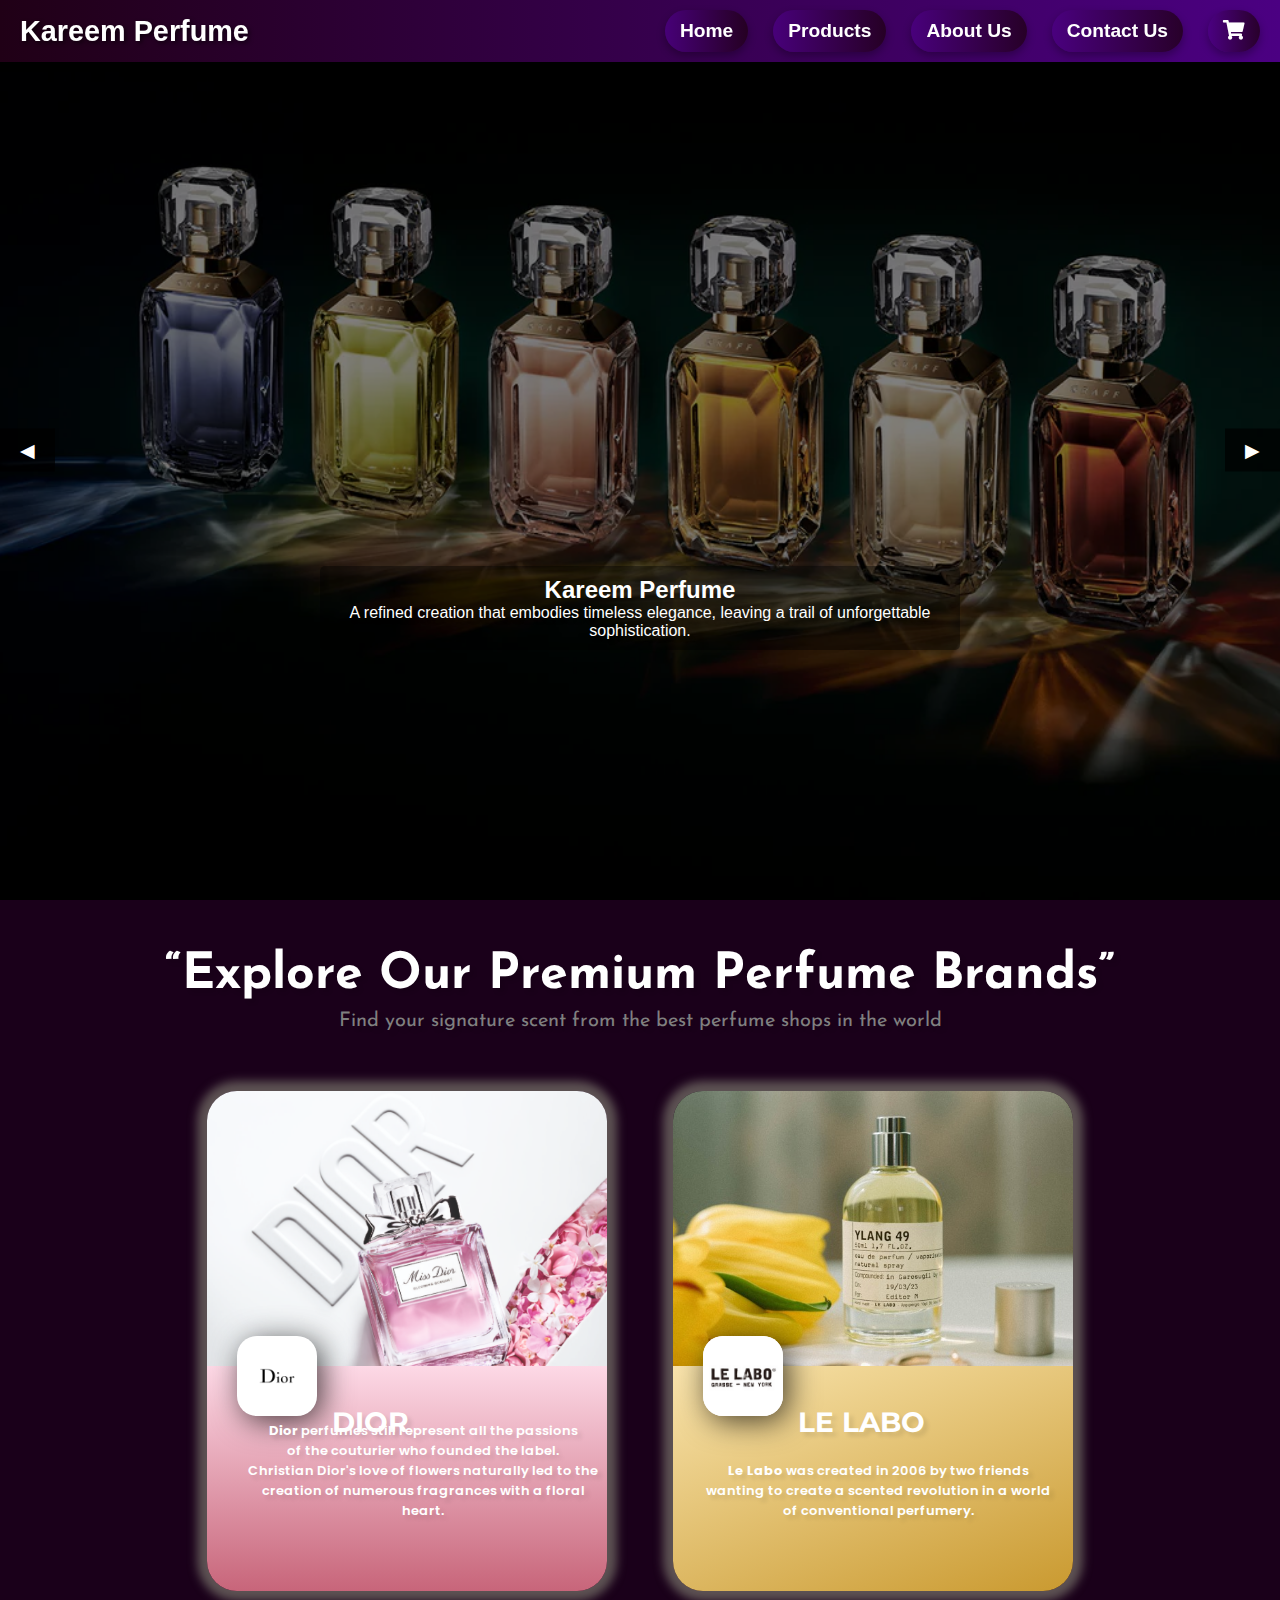
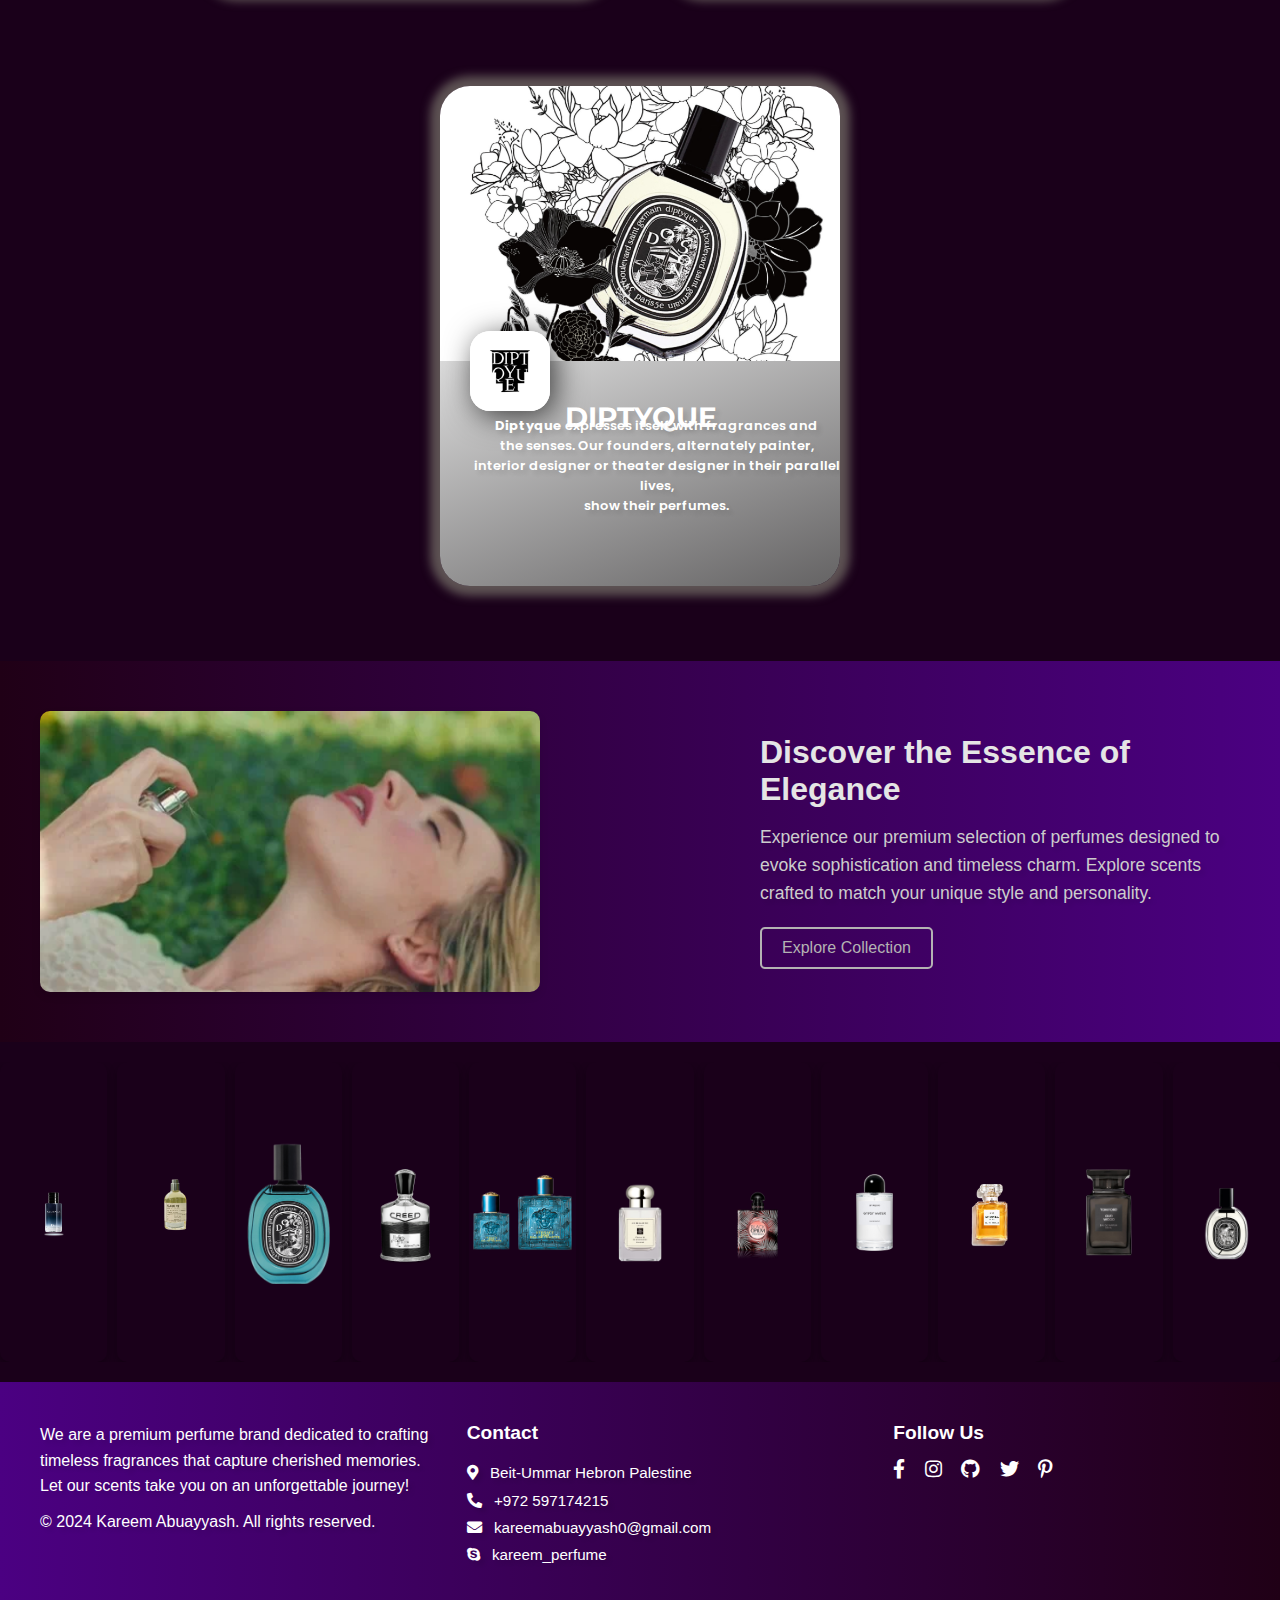
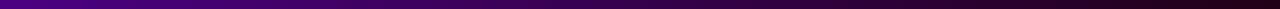
==== index.html @ 78b061a1 "Add files via upload" ====
<!DOCTYPE html>
<html lang="en">

<head>
  <meta charset="UTF-8">
  <meta name="description" content="Explore Kareem Perfume - where elegance meets timeless fragrance.">
  <meta name="keywords" content="Perfume, Fragrance, Luxury, Kareem, Products">
  <meta name="viewport" content="width=device-width, initial-scale=1.0">
  <meta http-equiv="X-UA-Compatible" content="ie=edge">
  <link rel="stylesheet" href="assets/css/brandimage.css">
  <link rel="stylesheet" href="assets/css/home.css">
  <link rel="stylesheet" href="assets/css/slideimage.css">
  <link rel="stylesheet" href="assets/css/footer.css">
  <link rel="stylesheet" href="https://cdnjs.cloudflare.com/ajax/libs/font-awesome/5.15.4/css/all.min.css">

  <title>Perfume Passion</title>

</head>

<body>
  <header>
    <h1>Kareem Perfume</h1>
    <nav id="main-nav">
      <ul>
        <li><a href="#">Home</a></li>
        <li><a href="products.html">Products</a></li>
        <li><a href="about.html">About Us</a></li>
        <li><a href="contact.html">Contact Us</a></li>
        <li><a href="cart.html"><i class="fa fa-shopping-cart"></i></a></li>
      </ul>
    </nav>

    <div id="hamburger-menu" class="hamburger">&#9776;</div>
  </header>

  <div class="carousel">
    <img src="assets/images/clo.jpg" alt="Perfume 1">
    <div class="carousel-caption">
      <h2>Kareem Perfume</h2>
      <p>A refined creation that embodies timeless elegance, leaving a trail of unforgettable sophistication.</p>

    </div>

    <div class="carousel-controls">
      <button id="prev">&#9664;</button>
      <button id="next">&#9654;</button>
    </div>
  </div>
  <section id="gallery" class="gallery">
    <div id="main">
      <div id="brand">
        <h1
          style="text-align: center;  font-size: 50px; color: rgb(255, 255, 255); margin-top: 10px; font-family: 'Josefin Sans', sans-serif; ">
          &ldquo;Explore Our Premium Perfume Brands&rdquo;</h1>
        <p
          style="text-align: center;  font-size: 20px; color: gray; margin-top: 10px; font-family: 'Josefin Sans', sans-serif;">
          Find your signature scent from the best perfume shops in the world</p>

        <div class="first brand">
          <img class="brand-img" src="assets/images/dior.png" alt="dior">
          <div class="brand-description-bk"></div>
          <div class="brand-logo">
            <img src="assets/images/diorlogo.png" alt="dior logo">
          </div>

          <div class="brand-name">
            <p>DIOR</p>
          </div>

          <div class="brand-description">
            <p><b>Dior</b> perfumes still represent all the passions <br> of the couturier who founded the
              label. <br> Christian Dior's love of flowers naturally led to the creation of numerous
              fragrances with a floral heart.</p>
          </div>

          <div class="brand-botton">
            <a href="products.html">View More</a>
          </div>
        </div>


        <div class="second brand">
          <img class="brand-img" src="assets/images/le-labo.jpg" alt="lelabo">
          <div class="brand-description-bk"></div>
          <div class="brand-logo">
            <img src="assets/images/le-labologo.jpg" alt="lelabo logo">
          </div>

          <div class="brand-name">
            <p>LE LABO</p>
          </div>

          <div class="brand-description">
            <p><b>Le Labo</b> was created in 2006 by two friends <br> wanting to create a scented revolution
              in a world <br> of conventional perfumery.<br></p>
          </div>

          <div class="brand-botton">
            <a href="products.html">View More</a>
          </div>
        </div>


        <div class="third brand">
          <img class="brand-img" src="assets/images/dip.png" alt="diptyque">
          <div class="brand-description-bk"></div>
          <div class="brand-logo">
            <img src="assets/images/diptyque-logo.jpg" alt="diptyque logo">
          </div>

          <div class="brand-name">
            <p>DIPTYQUE</p>
          </div>

          <div class="brand-description">
            <p><b>Diptyque</b> expresses itself with fragrances and <br> the senses. Our founders,
              alternately painter, interior designer or theater designer in their parallel lives, <br>
              show their perfumes.</p>
          </div>

          <div class="brand-botton">
            <a href="products.html">View More</a>
          </div>
        </div>
      </div>
    </div>

  </section>
  <section id="section-gif">
    <div class="gif-container">
      <div class="gif-image">
        <img src="assets/gif/2.gif" alt="Winter Collection GIF">
      </div>
      <div class="gif-text">
        <h2>Discover the Essence of Elegance</h2>
        <p>Experience our premium selection of perfumes designed to evoke sophistication and timeless charm. Explore
          scents crafted to match your unique style and personality.</p>
        <a href="products.html" class="shop-button">Explore Collection</a>
      </div>

    </div>
  </section>
  <section class="gallery-section">
    <ul class="gallery-list">
      <li class="gallery-item">
        <a><img src="assets/images/11.jpg" alt="Landscapes"></a>
      </li>
      <li class="gallery-item">
        <a><img src="assets/images/25.png" alt="Nature"></a>
      </li>
      <li class="gallery-item">
        <a><img src="assets/images/26.png" alt="Sunset"></a>
      </li>
      <li class="gallery-item">
        <a><img src="assets/images/17.jpg" alt="Mountains"></a>
      </li>
      <li class="gallery-item">
        <a><img src="assets/images/13.jpg" alt="Lake"></a>
      </li>
      <li class="gallery-item">
        <a><img src="assets/images/12.jpg" alt="Road"></a>
      </li>
      <li class="gallery-item">
        <a><img src="assets/images/14.jpg" alt="Road"></a>
      </li>
      <li class="gallery-item">
        <a><img src="assets/images/24.jpg" alt="Road"></a>
      </li>
      <li class="gallery-item">
        <a><img src="assets/images/10.jpg" alt="Road"></a>
      </li>
      <li class="gallery-item">
        <a><img src="assets/images/16.jpg" alt="Road"></a>
      </li>
      <li class="gallery-item">
        <a><img src="assets/images/27.png" alt="Road"></a>
      </li>

    </ul>
  </section>

  <footer class="footer">
    <div class="footer-container">
      <div class="footer-left">
        <p>
          We are a premium perfume brand dedicated to crafting timeless fragrances
          that capture cherished memories. Let our scents take you on
          an unforgettable journey!
        </p>
        <p>&copy; 2024 Kareem Abuayyash. All rights reserved.</p>


      </div>
      <div class="footer-center">
        <h3>Contact</h3>
        <p>
          <i class="fas fa-map-marker-alt"></i> Beit-Ummar Hebron Palestine<br />
          <i class="fas fa-phone-alt"></i> +972 597174215<br />
          <i class="fas fa-envelope"></i>
          <a href="mailto:kareemabuayyash0@gmail.com" class="footer-email">
            kareemabuayyash0@gmail.com
          </a><br />
          <i class="fab fa-skype"></i> kareem_perfume
        </p>
      </div>

      <div class="footer-right">
        <h3>Follow Us</h3>
        <div class="social-icons">
          <a href="https://www.facebook.com/kareem.abuayyash.50" aria-label="Facebook" target="_blank"
            rel="noopener noreferrer">
            <i class="fab fa-facebook-f"></i>
          </a>
          <a href="https://www.instagram.com/kareem_abuayyash/" aria-label="Instagram" target="_blank"
            rel="noopener noreferrer">
            <i class="fab fa-instagram"></i>
          </a>
          <a href="https://github.com/KareemAbuayyash" aria-label="Github" target="_blank" rel="noopener noreferrer">
            <i class="fab fa-github"></i>
          </a>
          <a href="#" aria-label="Twitter" target="_blank" rel="noopener noreferrer">
            <i class="fab fa-twitter"></i>
          </a>

          <a href="#" aria-label="Pinterest" target="_blank" rel="noopener noreferrer">
            <i class="fab fa-pinterest-p"></i>
          </a>
        </div>
      </div>
    </div>
  </footer>

  <script src="assets/js/main.js"></script>
</body>

</html>
---- assets/css/brandimage.css ----
@import url("https://fonts.googleapis.com/css2?family=Poppins:ital@0;1&display=swap");

@import url(https://fonts.googleapis.com/css?family=Montserrat:400,700);

@import url(https://fonts.googleapis.com/css?family=Josefin+Sans:400,300,300italic,400italic,600,700,600italic,700italic);

.brand {
  display: inline-block;
  position: relative;
  width: auto;
  max-width: 400px;
  height: 500px;
  border-radius: 30px;
  overflow: hidden;
  box-shadow: 0px 0px 10px 10px rgba(97, 87, 87, 0.945);
  margin: 31px;
  margin-top: 60px;
}
.brand-img {
  height: 70%;
}
.brand:hover {
  box-shadow: 0px 0px 15px 15px rgba(255, 255, 255, 0.8);
}

.brand-description-bk {
  background-image: linear-gradient(0deg , #B0324A, #FDD9E6);
  position: absolute;
  top: 55%;
  left: -5px;
  height: 65%;
  width: 128%;
}
.second .brand-description-bk {
  background-image: linear-gradient(-20deg , #B87E01, #F9E4AD)
}
.third .brand-description-bk {
  background-image: linear-gradient(-20deg , #383637, #DBDBDB)
}

.brand-logo {
  height: 80px;
  width: 80px;
  border-radius: 20px;
  background-color: #fff;
  position: absolute;
  bottom: 35%;
  left: 30px;
  overflow: hidden;
  box-shadow: 5px 5px 30px rgba(0, 0, 0, 0.7);
}
.brand-logo img {
  height: 100%;
  
}

.brand-name {
  position: absolute;
  color: #fff;
  font-size: 28px;
  left: 125px;
  bottom: 30.5%;
  font-family: 'Montserrat';
  font-weight: 700;
  text-shadow: 5px 5px 5px rgba(0, 0, 0, 0.1);
}
.brand-description {
  position: absolute;
  color: #fff;
  font-weight: 520;
  font-size: 13px;
  left: 33px;
  bottom: 14%;
  font-family: "Poppins", sans-serif;
  text-shadow: 1px 1px 1px rgba(0, 0, 0, 0.1);
}

.brand-button {
  position: absolute;
  color: #fff;
  right: 30px;
  bottom: 5%;
  padding: 9px 20px;
  border: 0.9px solid #fff;
  border-radius: 15px;
  box-shadow:0 8px 8px rgba(0,0,0,0.2);
  cursor: pointer;
}
.brand-botton:hover{
  background-color: #404040;
}
.brand-button a {
  color: #fff;
  text-decoration: none;
}
h1, p{
  text-shadow: 4px 4px 4px rgba(0, 0, 0, 0.1);
}
---- assets/css/home.css ----
* {
    margin: 0;
    padding: 0;
    box-sizing: border-box;
}

body {
    font-family: Arial, sans-serif;
    margin: 0;
    padding: 0;
    background-color: #200016;
}


header {
    background: linear-gradient(90deg, #4b0082, #200016);
    color: white;
    padding: 10px 20px;
    display: flex;
    justify-content: space-between;
    align-items: center;
    position: fixed;    
    top: 0;
    left: 0;
    width: 100%;
    z-index: 10;
    box-shadow: 0px 4px 6px rgba(0, 0, 0, 0.2);
    box-sizing: border-box;
    transition: background-color 0.3s ease-in-out;
}

header:hover {
    background: linear-gradient(90deg, #200016, #4b0082);
}

header h1 {
    margin: 0;
    font-size: 1.8em;
    font-weight: bold;
    font-family: 'Roboto', sans-serif;
    text-shadow: 2px 2px 4px rgba(0, 0, 0, 0.6);
}


.hamburger {
    display: none;
    font-size: 1.8em;
    cursor: pointer;
    color: white;
}


nav ul {
    list-style: none;
    margin: 0;
    padding: 0;
    display: flex;
    justify-content: center;
    gap: 25px; 
    font-family: 'Roboto', sans-serif;
    align-items: center;
}

nav ul li {
    position: relative;
}

nav ul li a {
    text-decoration: none;
    color: white;
    font-size: 1.2em;
    font-weight: bold;
    padding: 10px 15px;
    border-radius: 50px; 
    background: linear-gradient(
        90deg, 
        rgba(75, 0, 130, 0.8), 
        rgba(32, 0, 22, 0.8)
    );
    transition: all 0.3s ease-in-out;
    display: inline-block;
    box-shadow: 0px 4px 8px rgba(0, 0, 0, 0.3);
}

nav ul li a:hover {
    background: linear-gradient(
        90deg, 
        rgba(255, 215, 0, 0.8), 
        rgba(255, 105, 180, 0.8)
    );
    color: black; 
    transform: scale(1.1);
    box-shadow: 0px 6px 12px rgba(0, 0, 0, 0.5);
}

nav ul li a::before {
    content: "";
    position: absolute;
    bottom: 0;
    left: 50%;
    width: 0;
    height: 3px;
    background: #ffd700;
    transition: all 0.3s ease-in-out;
    transform: translateX(-50%);
}

nav ul li a:hover::before {
    width: 100%;
}

nav ul li a span {
    position: relative;
    z-index: 1;
}

main {
    margin-top: 80px; 
    flex: 1;
}


.carousel {
    position: relative;
    width: 100%;
    overflow: hidden;
    display: flex;
    justify-content: center;
    align-items: center;
    height: 100vh;
    box-sizing: border-box;
    transition: background-image 0.3s ease-in-out;
}

.carousel::after {
    content: "";
    position: absolute;
    top: 0;
    left: 0;
    width: 100%;
    height: 100%;
    background-color: rgba(0, 0, 0, 0.5);
    z-index: 1;
    pointer-events: none;
}

.carousel img {
    width: 210vh;
    height: 100vh;
    object-fit: cover;
    transition: transform 1s ease-in-out, opacity 1s ease-in-out;
    display: flex;
}

.carousel img:hover {
    transform: scale(1.05);
}

.carousel-caption {
    position: absolute;
    bottom: 250px;
    left: 50%;
    transform: translateX(-50%);
    background: rgba(0, 0, 0, 0.4);
    color: white;
    padding: 10px 20px;
    border-radius: 5px;
    text-align: center;
    z-index: 2;
}

.carousel-controls {
    position: absolute;
    top: 50%;
    width: 100%;
    display: flex;
    justify-content: space-between;
    transform: translateY(-50%);
    z-index: 2;
}

.carousel-controls button {
    background-color: rgba(0, 0, 0, 0.7);
    color: white;
    border: none;
    padding: 10px 20px;
    cursor: pointer;
    font-size: 1.2em;
}

.carousel-controls button:hover {
    background-color: rgba(0, 0, 0, 0.9);
}


.featured {
    text-align: center;
    padding: 40px 20px;
}

.featured h2 {
    margin-bottom: 10px;
    font-size: 2em;
}

.featured button {
    background-color: #007bff;
    color: white;
    border: none;
    padding: 10px 20px;
    font-size: 1em;
    cursor: pointer;
    border-radius: 5px;
}

.featured button:hover {
    background-color: #0056b3;
}


.gallery {
    padding: 40px 20px;
    text-align: center;
}

.gallery h2 {
    margin-bottom: 20px;
    font-size: 2em;
}

.gallery .card-container {
    display: grid;
    grid-template-columns: repeat(auto-fit, minmax(250px, 1fr));
    gap: 20px;
    justify-items: center;
    align-items: start;
}

.gallery .card {
    border: 1px solid #ddd;
    border-radius: 5px;
    overflow: hidden;
    width: 100%;
    max-width: 300px;
    text-align: center;
    box-shadow: 0 2px 5px rgba(0, 0, 0, 0.1);
}

.gallery .card img {
    width: 100%;
    height: 200px;
    object-fit: cover;
}

.gallery .card h5 {
    margin: 15px 0;
    font-size: 1.2em;
}



#section-gif {
    background: linear-gradient(90deg, #200016, #4b0082);
    padding: 50px 20px;
    display: flex;
    justify-content: center;
    align-items: center;
}

.gif-container {
    display: flex;
    flex-wrap: wrap;
    max-width: 1200px;
    width: 100%;
    gap: 30px;
    align-items: center;
    justify-content: space-between;
}

.gif-text {
    flex: 1;
    max-width: 500px;
    padding: 20px;
}

.gif-text h2 {
    font-size: 2em;
    font-weight: bold;
    margin-bottom: 15px;
    color: #e5e5e5; 
}

.gif-text p {
    font-size: 1.1em;
    color: #cccccc; 
    margin-bottom: 20px;
    line-height: 1.6;
}

.shop-button {
    display: inline-block;
    padding: 10px 20px;
    font-size: 1em;
    color: #b4b3b3;
    border: 2px solid #b4b3b3;
    border-radius: 5px;
    text-decoration: none;
    transition: all 0.3s ease;
}

.shop-button:hover {
    background-color: #333;
    color: #fff;
}

.gif-image {
    flex: 1;
    max-width: 500px;
    display: flex;
    justify-content: center;
    align-items: center; 
}

.gif-image img {
    width: 100%;
    height: auto;
    border-radius: 10px;
    box-shadow: 0 4px 8px rgba(0, 0, 0, 0.1);
}


@media (max-width: 768px) {
    .hamburger {
        display: block;
    }

    nav {
        position: absolute;
        top: 60px;    
        right: 0;
        left: auto;
        width: 200px;

       
        max-height: 0;
        overflow: hidden;

        background: none;
        box-shadow: none;

        z-index: 999;
        transition: max-height 0.3s ease;
    }

    nav ul {
        display: block;
        flex-direction: column;
        align-items: flex-start;
        padding-left: 20px;
        gap: 0;
    }

    nav ul li {
        margin: 10px 0;
    }

    nav.active {
        max-height: 500px;
    }

    header h1 {
        font-size: 1.2em;
    }
}
---- assets/css/slideimage.css ----
body {
    margin: 0;
    padding: 0;
    font-family: 'Arial', sans-serif;
    background-color: #1a001a; 
  }
  
  .gallery-section {
    padding: 20px 0;
    text-align: center;
  }
  
  .gallery-list {
    display: flex;
    flex-wrap: wrap; 
    justify-content: center; 
    list-style: none;
    padding: 0;
    margin: 0 auto;
    gap: 10px; 
  }
  
  .gallery-item {
    width: 300px; 
    height: 300px; 
    overflow: hidden; 
    border-radius: 10px;
    box-shadow: 0 4px 8px rgba(0, 0, 0, 0.3); 
    transition: transform 0.3s ease, box-shadow 0.3s ease; 
  }
  
  .gallery-item:hover {
    transform: scale(1.05); 
    box-shadow: 0 6px 12px rgba(0, 0, 0, 0.4);
  }
  
  .gallery-item img {
    width: 100%;
    height: 100%; 
    object-fit: contain; 
    display: block; 
  }
  
  
  ul.gallery-list {
    display: flex;
    padding: 0;
    margin: 0;
    list-style-type: none;
    overflow: hidden; 
        
  }
  
  li.gallery-item {
    flex: 1; 
    margin: 0; 
  }
  
  img {
    width: 100%; 
    height: 100vh;
    object-fit: cover; 
    display: block;
  }
  
  
  ul:is(:hover, :focus-within) img {
    opacity: calc(0.1 + (var(--active-lerp, 0) * 0.9));
    filter: grayscale(calc(1 - var(--active-lerp, 0)));
  }
  
  :root {
    --lerp-0: 1;
    --lerp-1: 0.5787037;
    --lerp-2: 0.2962963;
    --lerp-3: 0.125;
    --lerp-4: 0.037037;
    --lerp-5: 0.0046296;
    --lerp-6: 0;
  }
  
  a {
    outline-offset: 4px;
  }
  
  li.gallery-item {
    flex: calc(0.1 + (var(--active-lerp, 0) * 1));
    transition: flex 0.2s ease;
  }
  
  li:is(:hover, :focus-within) {
    --active-lerp: var(--lerp-0);
    z-index: 7;
  }
  
  li:has(+ li:is(:hover, :focus-within)),
  li:is(:hover, :focus-within) + li {
    --active-lerp: var(--lerp-1);
    z-index: 6;
  }
  
  li:has(+ li + li:is(:hover, :focus-within)),
  li:is(:hover, :focus-within) + li + li {
    --active-lerp: var(--lerp-2);
    z-index: 5;
  }
  
  li:has(+ li + li + li:is(:hover, :focus-within)),
  li:is(:hover, :focus-within) + li + li + li {
    --active-lerp: var(--lerp-3);
    z-index: 4;
  }
  
  li:has(+ li + li + li + li:is(:hover, :focus-within)),
  li:is(:hover, :focus-within) + li + li + li + li {
    --active-lerp: var(--lerp-4);
    z-index: 3;
  }
  
  li:has(+ li + li + li + li + li:is(:hover, :focus-within)),
  li:is(:hover, :focus-within) + li + li + li + li + li {
    --active-lerp: var(--lerp-5);
    z-index: 2;
  }
  
  li:has(+ li + li + li + li + li + li:is(:hover, :focus-within)),
  li:is(:hover, :focus-within) + li + li + li + li + li + li {
    --active-lerp: var(--lerp-6);
    z-index: 1;
  }
---- assets/css/footer.css ----
footer.footer {
    background: linear-gradient(90deg, #4b0082, #200016);
    color: #fff;
    padding: 40px 20px;
    font-family: 'Roboto', sans-serif;
  }
  
  .footer-container {
    max-width: 1200px;
    margin: 0 auto;
    display: flex;
    flex-wrap: wrap;
    justify-content: space-between;
    gap: 30px;
  }
  
  .footer-left {
    flex: 1 1 250px;
  }
  
  .footer-left p {
    margin-bottom: 10px;
    line-height: 1.6;
  }
  .footer-link {
    color: #fff;
    text-decoration: none;
    transition: color 0.3s;
  }
  .footer-link:hover {
    color: #ffd700; 
  }
  
  .footer-center {
    flex: 1 1 250px;
  }
  .footer-center h3 {
    margin-bottom: 15px;
    font-size: 1.2em;
    color: #fff;
  }
  .footer-center p {
    line-height: 1.8;
    font-size: 0.95em;
    margin: 0;
  }
  .footer-center i {
    margin-right: 8px;
    color: #fff;
  }
  .footer-email {
    color: #fff;
    text-decoration: none;
    transition: color 0.3s;
  }
  .footer-email:hover {
    color: #ffd700;
  }
  
  .footer-right {
    flex: 1 1 200px;
  }
  .footer-right h3 {
    margin-bottom: 15px;
    font-size: 1.2em;
    color: #fff;
  }
  .social-icons a {
    display: inline-block;
    color: #fff;
    font-size: 1.2em;
    margin-right: 15px;
    text-decoration: none;
    transition: color 0.3s ease;
  }
  .social-icons a:hover {
    color: #ffd700;
  }
  
  @media (max-width: 768px) {
    .footer-container {
      flex-direction: column;
      align-items: flex-start;
    }
    .footer-right {
      margin-top: 20px;
    }
  }
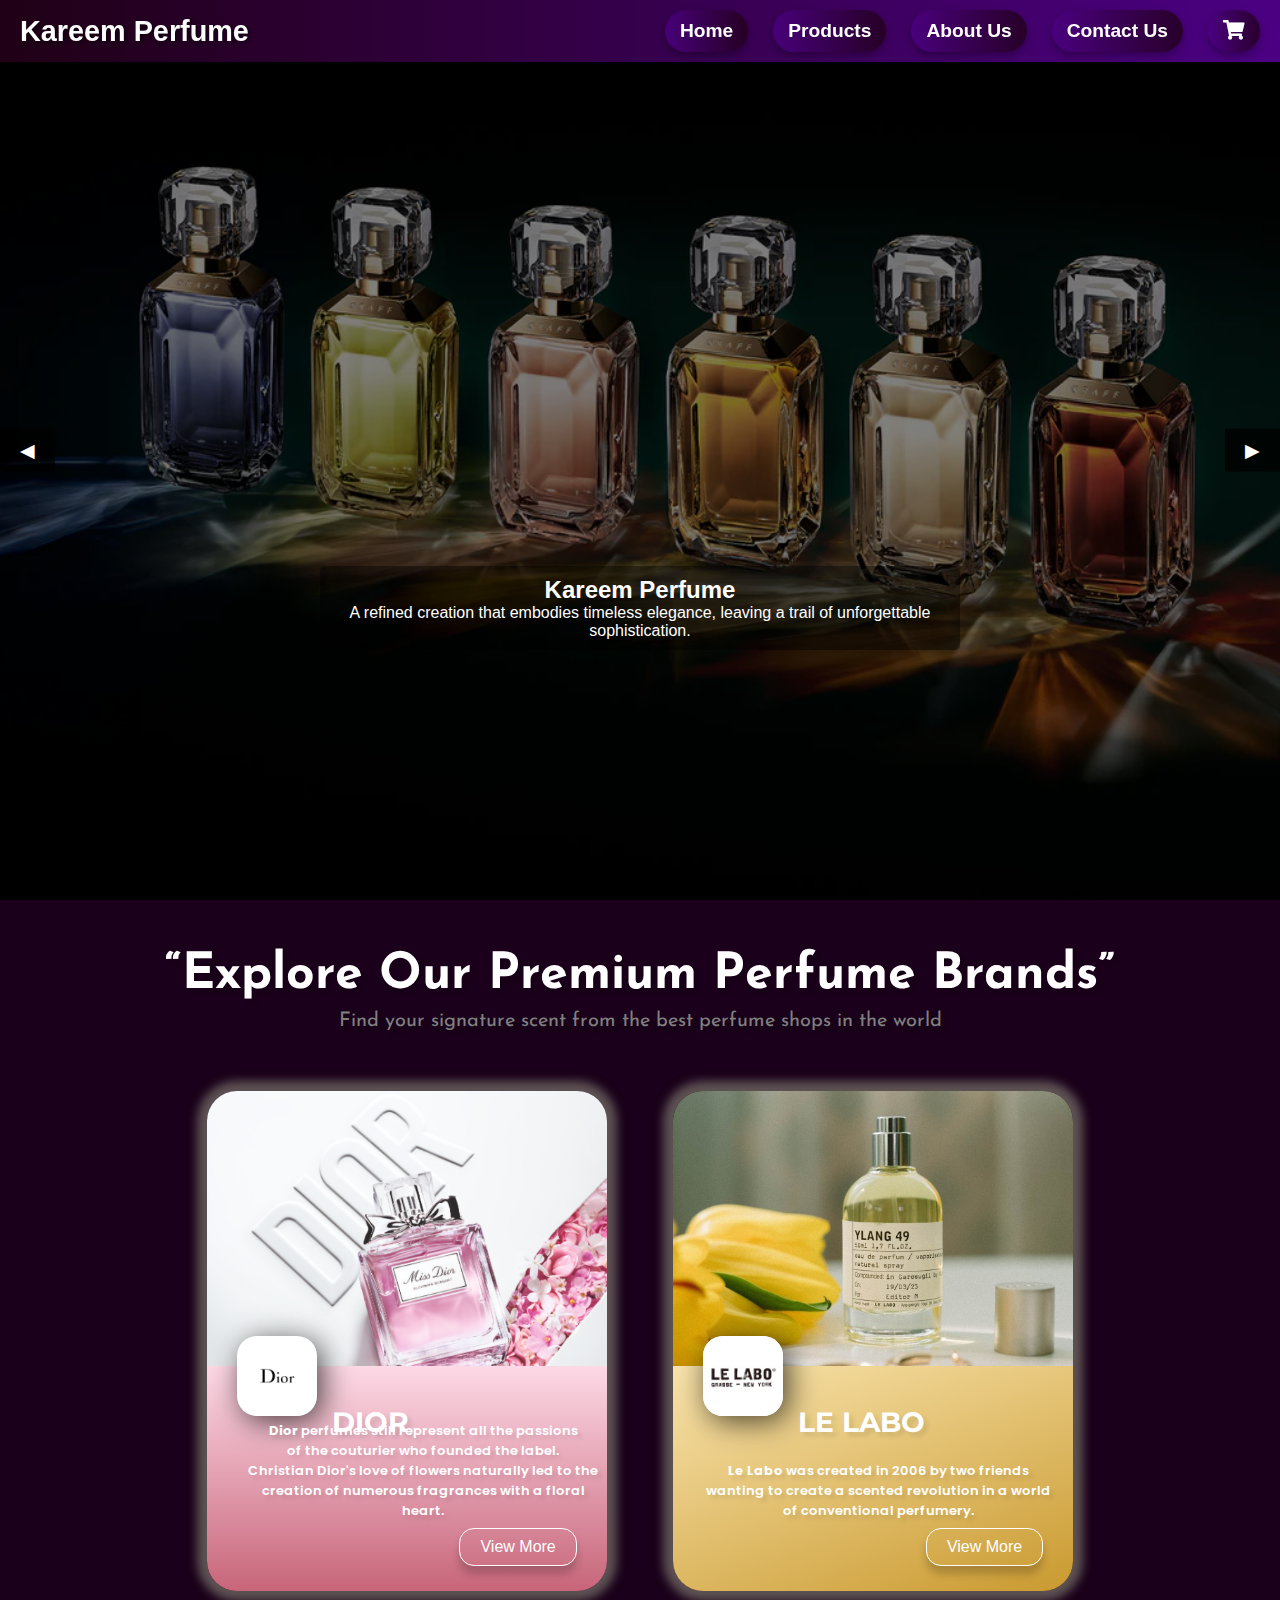
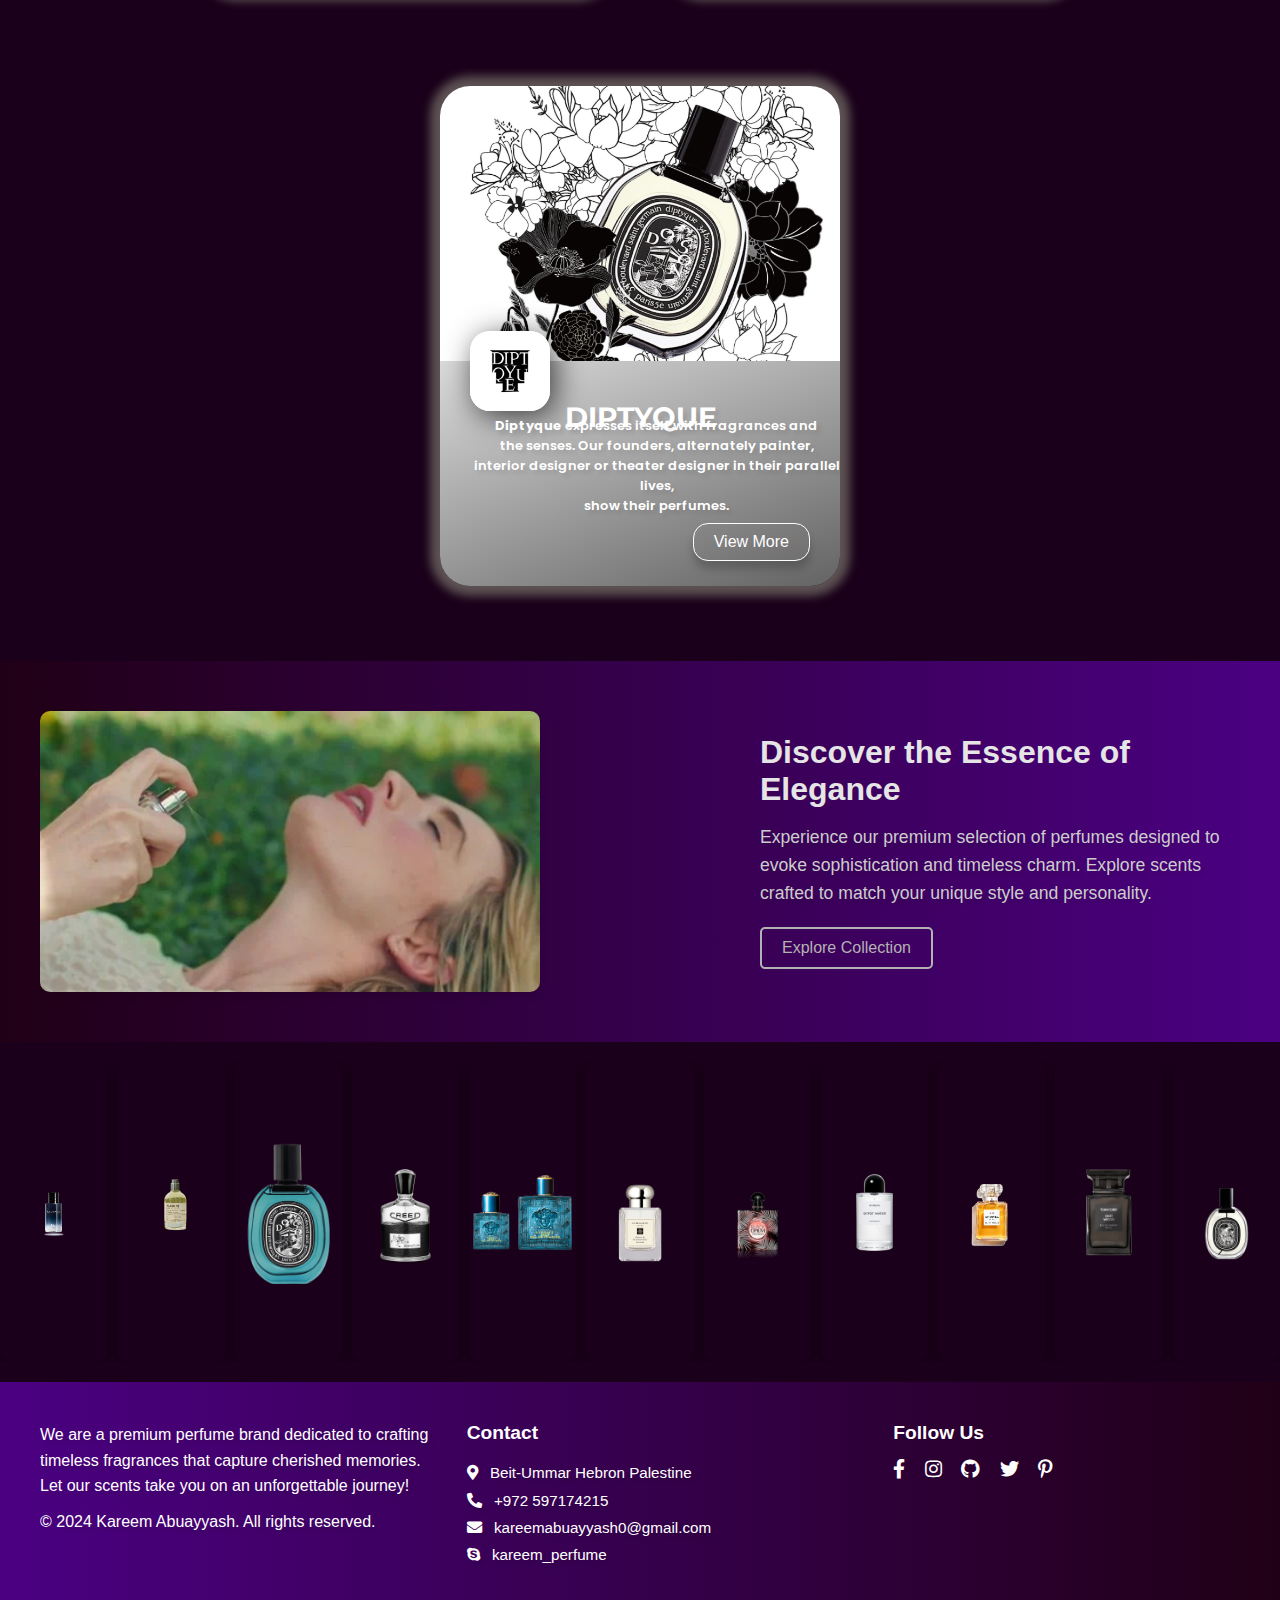
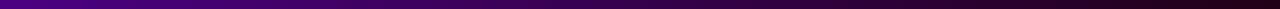
==== commit c5ce5f51: "Update index.html" ====
--- a/index.html
+++ b/index.html
@@ -73,7 +73,7 @@
               fragrances with a floral heart.</p>
           </div>
 
-          <div class="brand-botton">
+          <div class="brand-button">
             <a href="products.html">View More</a>
           </div>
         </div>
@@ -95,7 +95,7 @@
               in a world <br> of conventional perfumery.<br></p>
           </div>
 
-          <div class="brand-botton">
+          <div class="brand-button">
             <a href="products.html">View More</a>
           </div>
         </div>
@@ -118,7 +118,7 @@
               show their perfumes.</p>
           </div>
 
-          <div class="brand-botton">
+          <div class="brand-button">
             <a href="products.html">View More</a>
           </div>
         </div>
